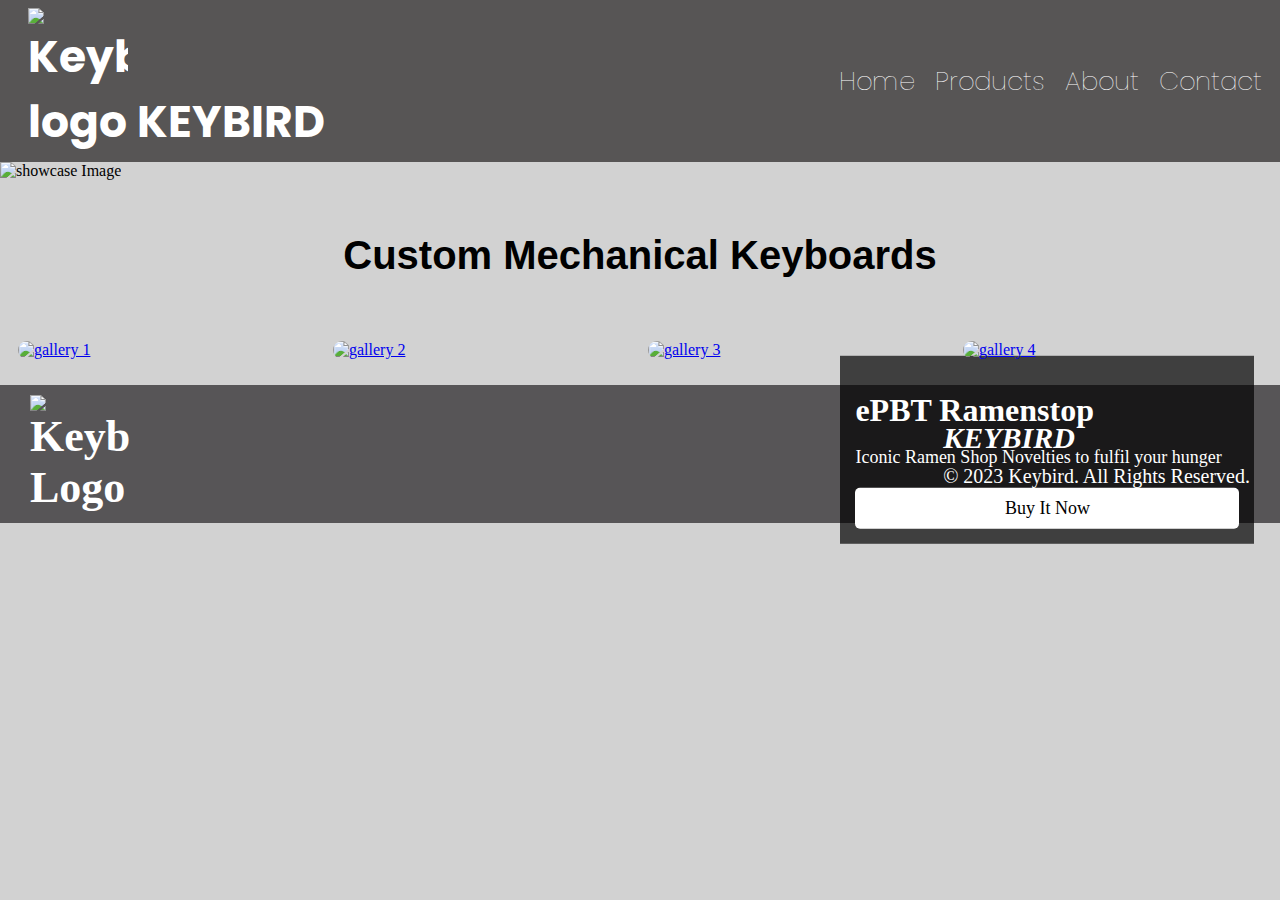
==== index.html @ fd8bc832 "Add files via upload" ====
<!DOCTYPE html>
<html>

<head>
  <title>KeyBird</title>
  <link rel="stylesheet" href="app.css">
  <link rel="preconnect" href="https://fonts.googleapis.com">
  <link rel="preconnect" href="https://fonts.gstatic.com" crossorigin>
  <link href="https://fonts.googleapis.com/css2?family=Poppins:wght@200&display=swap" rel="stylesheet">
</head>


<body>
  <header>
    <div class="logo">
      <a href="http://127.0.0.1:5500/index.html">
        <img src="/images/1imageedit_1_3520508725.png" alt="Keybird logo">
        KEYBIRD
      </a>
    </div>
    <nav>
      <ul>
        <li><a href="index.html">Home</a></li>
        <li><a href="products.html">Products</a></li>
        <li><a href="about.html">About</a></li>
        <li><a href="contact.html">Contact</a></li>
      </ul>
    </nav>
  </header>
  <main>
    <section class="showcase">
      <div class="showcase-image">
        <img src="/images/keyboard2.webp" alt="showcase Image">
        <div class="showcase-text-container">
          <h1>ePBT Ramenstop</h1>
          <p>Iconic Ramen Shop Novelties to fulfil your hunger</p>
          <a href="EPBTRAMENSTOP.html">Buy It Now</a>
        </div>
    </section>
    <section class="gallery display">
      <div class="gallery-text-container">
        <h2 id="g-text">Custom Mechanical Keyboards</h2>
      </div>
      <div class="gallery-container">
        <div class="gallery-item">
          <a href="TIGERLITE.html"><img src="/images/gallery1.webp" alt="gallery 1">
            <h3>TIGER LITE</h3>
          </a>
        </div>
        <div class="gallery-item">
          <a href="TOFU60.html"><img src="/images/gallery2.webp" alt="gallery 2">
            <h3>TOFU60</h3>
          </a>
        </div>
        <div class="gallery-item">
          <a href="ODINV2.html"><img src="/images/gallery3.webp" alt="gallery 3">
            <h3>ODIN V2</h3>
          </a>
        </div>
        <div class="gallery-item">
          <a href="D60LITE.html"><img src="/images/gallery4.webp" alt="gallery 4">
            <h3>D60LITE</h3>
          </a>
        </div>
    </section>
  </main>
</body>
<footer>
  <div class="logo-footer">
    <div class="logo">
      <a href="index.html">
        <img src="/images/1imageedit_1_3520508725.png" alt="Keybird Logo">
      </a>
    </div>
    <div class="footer-website">
      <h4>KEYBIRD</h4>
      <p>&copy; 2023 Keybird. All Rights Reserved.</p>
    </div>
  </div>
</footer>

</html>
---- app.css ----
header {
  display: flex;
  justify-content: space-between;
  align-items: center;
  padding: 8px;
  background-color: #575555;
  color: #fff;
}

header {
  font-family: "Poppins", sans-serif;
}

body {
  margin: 0;
  background-color: #D2D2D2;
}

.logo {
  display: flex;
  align-items: center;
}

.logo img {
  height: 50px;
  margin-left: 20px;
}

.logo a {
  color: #fff;
  font-size: 44px;
  font-weight: bold;
  text-decoration: none;
}

nav ul {
  display: flex;
  list-style: none;
  margin: 0;
  padding: 0;
}

nav li {
  margin: 0 10px;
}

nav li a {
  color: #fff;
  text-decoration: none;
  font-size: 26px;
  font-weight: lighter;
  padding: 10px 0;
  border-bottom: 2px solid transparent;
  transition: border-bottom 1s ease-in-out;
}

nav li a:hover {
  border-bottom: 2px solid #fff;
  transform: translateY(-2px);
}

/* website main body */

.showcase-image img {
  width: 100%;
  max-width: 100%;
  height: auto;
}

.showcase-text-container {
  font-family: calibri;
  position: absolute;
  top: 50%;
  right: 2%;
  transform: translateY(-50%);
  padding: 15px;
  background-color: rgba(0, 0, 0, 0.7);
  color: #fff;
  width: 30%;
}

.showcase-text-container h1 {
  font-size: 32px;
  margin-bottom: 10px;
}

.showcase-text-container p {
  font-size: 18px;
  margin-bottom: 20px;
}

.showcase-text-container a {
  display: block;
  background-color: #fff;
  color: #000;
  padding: 10px 20px;
  font-size: 18px;
  text-align: center;
  text-decoration: none;
  border-radius: 5px;
  transition: background-color 0.3s ease-in-out;
}

.showcase-text-container a:hover {
  background-color: #000;
  color: #fff;
}

#g-text {
  text-align: center;
  font-size: 40px;
  font-family: Arial, Helvetica, sans-serif;
  padding: 20px;
}

.gallery-container {
  display: flex;
  flex-wrap: wrap;
  justify-content: center;
  gap: 1rem;
  padding: 10px;
  margin-bottom: 1rem;
}

.gallery-item {
  position: relative;
  display: inline-block;
  width: calc(25% - 1rem);
}

.gallery-item img {
  display: block;
  width: 100%;
  height: auto;
  border-radius: 10px;
}

.gallery-item:hover h3 {
  opacity: 1;
  transform: translateY(0);
}

.gallery-item:hover img {
  transform: scale(1.05);
  transition: transform 0.3s ease-out;
}

.gallery-item h3 {
  position: absolute;
  bottom: 0;
  width: auto;
  background-color: rgba(0, 0, 0, 0.7);
  color: white;
  margin: 0;
  padding: 1rem;
  opacity: 0;
  transform: translateY(50%);
  transition: all 0.3s ease-out;
  border-radius: 5px;
  font-family: calibri
}

/* website footer */

footer {
  background-color: #575557;
  color: #fff;
  padding: 10px;
}

.logo-footer {
  display: flex;
  justify-content: space-between;
  align-items: center;
}

.logo img {
  max-width: 100px;
  margin-left: 20px;
}

.footer-website {
  font-family: calibri;
  position: relative;
  bottom: 20px;
  right: 20px;
}

.footer-website h4 {
  font-style: oblique;
  font-size: 30px;
  margin-bottom: 10px;
}

.footer-website p {
  font-size: 20px;
  margin: 0;
}
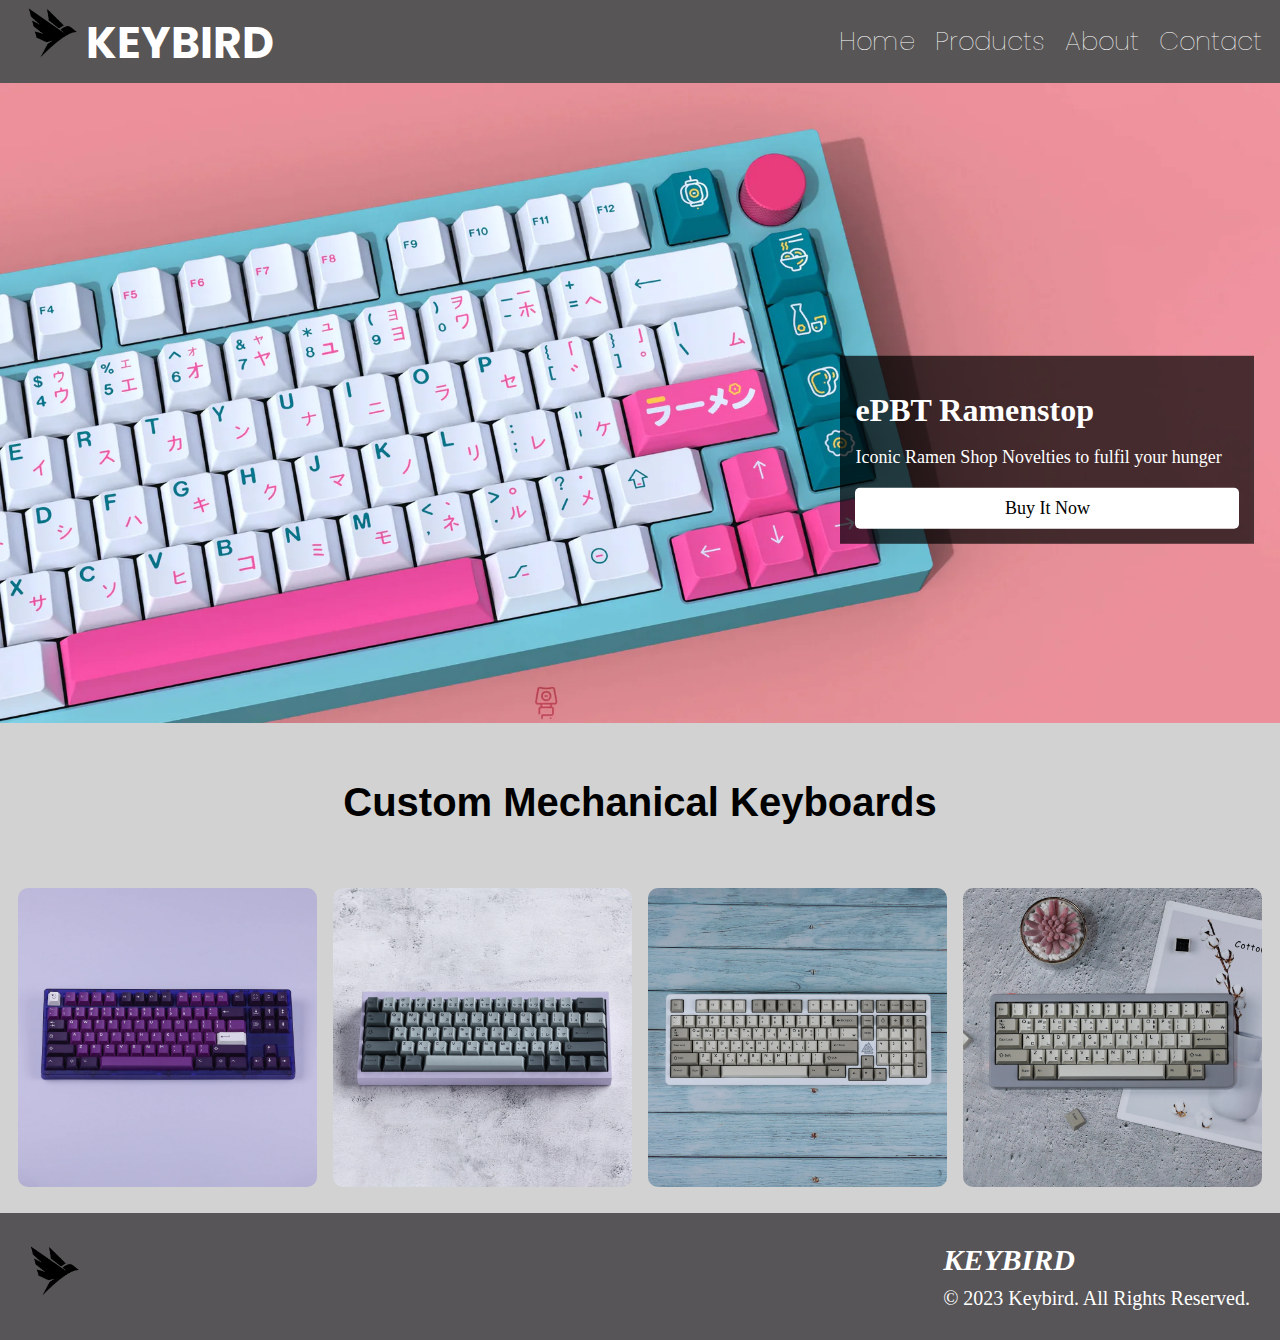
==== commit a86b52bc: "Add files via upload" ====
--- a/index.html
+++ b/index.html
@@ -14,7 +14,7 @@
   <header>
     <div class="logo">
       <a href="http://127.0.0.1:5500/index.html">
-        <img src="/images/1imageedit_1_3520508725.png" alt="Keybird logo">
+        <img src="images/1imageedit_1_3520508725.png" alt="Keybird logo">
         KEYBIRD
       </a>
     </div>
@@ -30,7 +30,7 @@
   <main>
     <section class="showcase">
       <div class="showcase-image">
-        <img src="/images/keyboard2.webp" alt="showcase Image">
+        <img src="images/keyboard2.webp" alt="showcase Image">
         <div class="showcase-text-container">
           <h1>ePBT Ramenstop</h1>
           <p>Iconic Ramen Shop Novelties to fulfil your hunger</p>
@@ -43,22 +43,22 @@
       </div>
       <div class="gallery-container">
         <div class="gallery-item">
-          <a href="TIGERLITE.html"><img src="/images/gallery1.webp" alt="gallery 1">
+          <a href="TIGERLITE.html"><img src="images/gallery1.webp" alt="gallery 1">
             <h3>TIGER LITE</h3>
           </a>
         </div>
         <div class="gallery-item">
-          <a href="TOFU60.html"><img src="/images/gallery2.webp" alt="gallery 2">
+          <a href="TOFU60.html"><img src="images/gallery2.webp" alt="gallery 2">
             <h3>TOFU60</h3>
           </a>
         </div>
         <div class="gallery-item">
-          <a href="ODINV2.html"><img src="/images/gallery3.webp" alt="gallery 3">
+          <a href="ODINV2.html"><img src="images/gallery3.webp" alt="gallery 3">
             <h3>ODIN V2</h3>
           </a>
         </div>
         <div class="gallery-item">
-          <a href="D60LITE.html"><img src="/images/gallery4.webp" alt="gallery 4">
+          <a href="D60LITE.html"><img src="images/gallery4.webp" alt="gallery 4">
             <h3>D60LITE</h3>
           </a>
         </div>
@@ -69,7 +69,7 @@
   <div class="logo-footer">
     <div class="logo">
       <a href="index.html">
-        <img src="/images/1imageedit_1_3520508725.png" alt="Keybird Logo">
+        <img src="images/1imageedit_1_3520508725.png" alt="Keybird Logo">
       </a>
     </div>
     <div class="footer-website">
